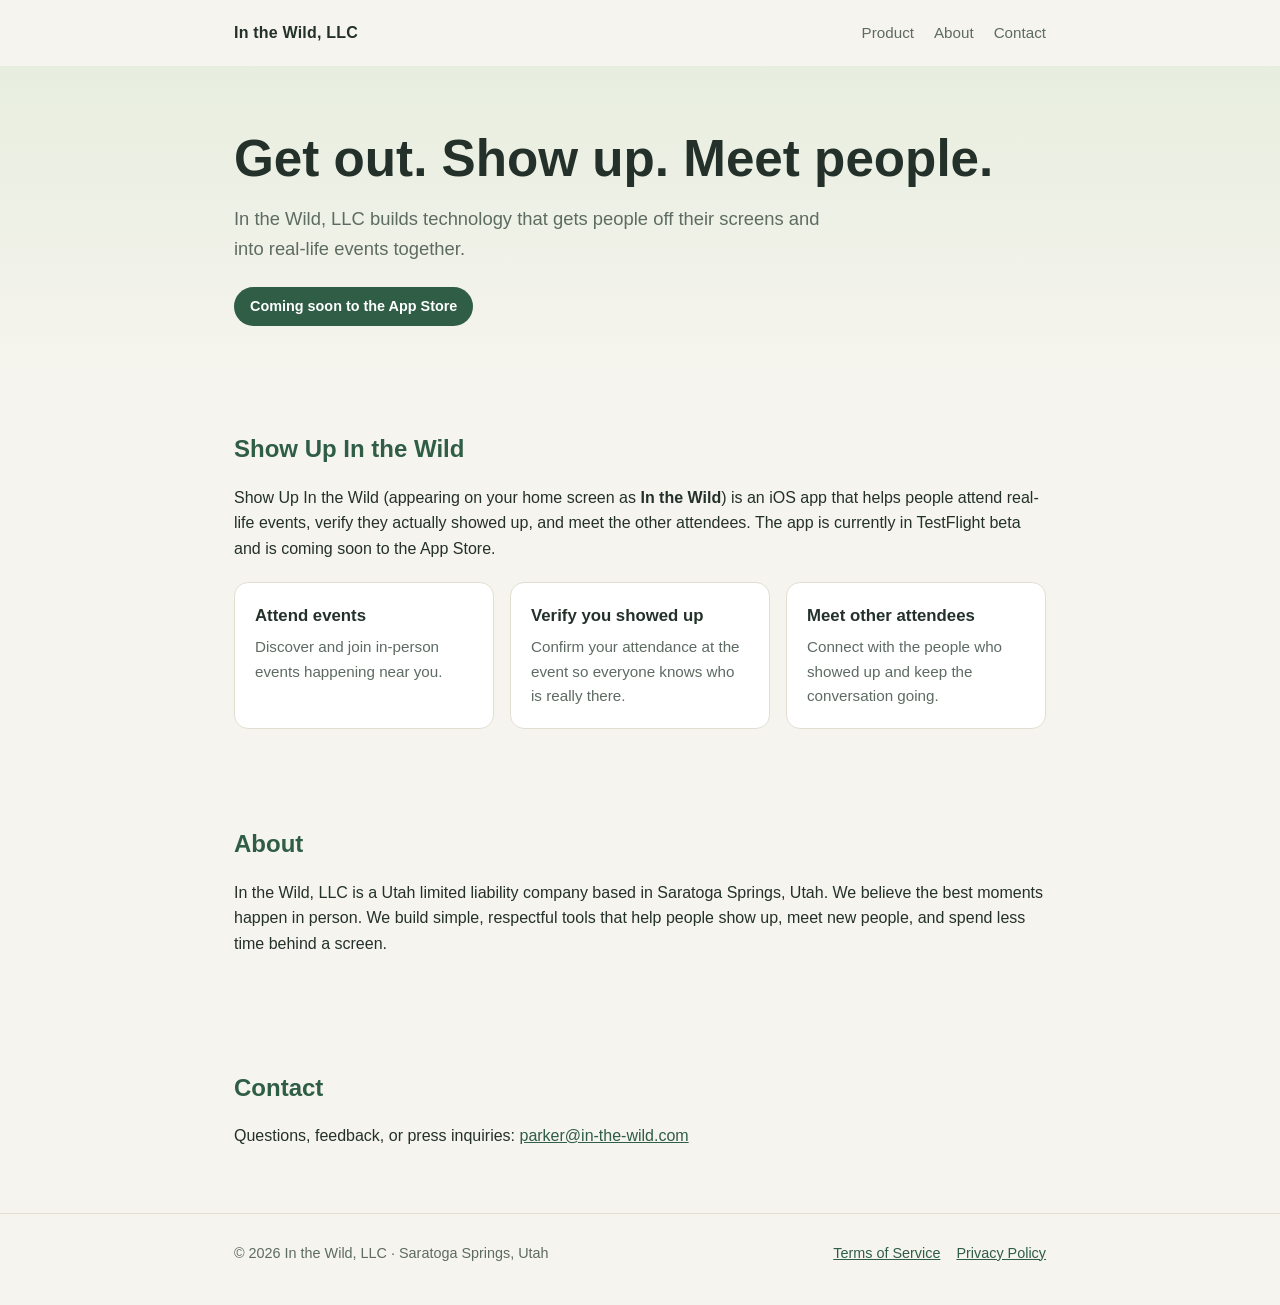
==== index.html @ 4501103f "Initial one-page company site" ====
<!DOCTYPE html>
<html lang="en">
<head>
<meta charset="utf-8">
<meta name="viewport" content="width=device-width, initial-scale=1">
<title>In the Wild, LLC</title>
<meta name="description" content="In the Wild, LLC makes Show Up In the Wild, an iOS app for attending real-life events and meeting the people there.">
<style>
:root{--bg:#f6f4ee;--ink:#23312a;--muted:#5d6b62;--accent:#2f5d46;--accent2:#7a9a6b;--card:#ffffff;--line:#e2ded2}
*{box-sizing:border-box}html{scroll-behavior:smooth}
body{margin:0;font-family:-apple-system,BlinkMacSystemFont,"Segoe UI",Roboto,Helvetica,Arial,sans-serif;background:var(--bg);color:var(--ink);line-height:1.6}
a{color:var(--accent)}
.wrap{max-width:860px;margin:0 auto;padding:0 24px}
header.top{padding:20px 0}
header.top .wrap{display:flex;justify-content:space-between;align-items:center;flex-wrap:wrap;gap:12px}
.brand{font-weight:700;letter-spacing:.2px;text-decoration:none;color:var(--ink)}
nav a{margin-left:20px;text-decoration:none;color:var(--muted);font-size:.95rem}
nav a:hover{color:var(--accent)}
.hero{padding:64px 0 56px;background:linear-gradient(180deg,#e7eedf 0%,var(--bg) 100%)}
.hero h1{font-size:clamp(2rem,6vw,3.2rem);line-height:1.15;margin:0 0 16px}
.hero p{font-size:1.15rem;color:var(--muted);max-width:620px;margin:0 0 24px}
.badge{display:inline-block;padding:8px 16px;border-radius:999px;background:var(--accent);color:#fff;font-size:.9rem;font-weight:600}
section{padding:48px 0}
h2{font-size:1.5rem;margin:0 0 16px;color:var(--accent)}
.grid{display:grid;grid-template-columns:repeat(auto-fit,minmax(220px,1fr));gap:16px;margin-top:20px}
.card{background:var(--card);border:1px solid var(--line);border-radius:14px;padding:20px}
.card h3{margin:0 0 6px;font-size:1.05rem}
.card p{margin:0;color:var(--muted);font-size:.95rem}
footer{border-top:1px solid var(--line);padding:28px 0 40px;color:var(--muted);font-size:.9rem}
footer .wrap{display:flex;justify-content:space-between;flex-wrap:wrap;gap:12px}
footer a{margin-left:16px}
.page{padding:48px 0}
.page h1{margin-top:0}
</style>
</head>
<body>
<header class="top"><div class="wrap"><a class="brand" href="/">In the Wild, LLC</a><nav><a href="/#product">Product</a><a href="/#about">About</a><a href="/#contact">Contact</a></nav></div></header>
<main>
<div class="hero"><div class="wrap">
<h1>Get out. Show up. Meet people.</h1>
<p>In the Wild, LLC builds technology that gets people off their screens and into real-life events together.</p>
<span class="badge">Coming soon to the App Store</span>
</div></div>
<section id="product"><div class="wrap">
<h2>Show Up In the Wild</h2>
<p>Show Up In the Wild (appearing on your home screen as <strong>In the Wild</strong>) is an iOS app that helps people attend real-life events, verify they actually showed up, and meet the other attendees. The app is currently in TestFlight beta and is coming soon to the App Store.</p>
<div class="grid">
<div class="card"><h3>Attend events</h3><p>Discover and join in-person events happening near you.</p></div>
<div class="card"><h3>Verify you showed up</h3><p>Confirm your attendance at the event so everyone knows who is really there.</p></div>
<div class="card"><h3>Meet other attendees</h3><p>Connect with the people who showed up and keep the conversation going.</p></div>
</div>
</div></section>
<section id="about"><div class="wrap">
<h2>About</h2>
<p>In the Wild, LLC is a Utah limited liability company based in Saratoga Springs, Utah. We believe the best moments happen in person. We build simple, respectful tools that help people show up, meet new people, and spend less time behind a screen.</p>
</div></section>
<section id="contact"><div class="wrap">
<h2>Contact</h2>
<p>Questions, feedback, or press inquiries: <a href="mailto:parker@in-the-wild.com">parker@in-the-wild.com</a></p>
</div></section>
</main>
<footer><div class="wrap"><div>&copy; 2026 In the Wild, LLC &middot; Saratoga Springs, Utah</div><div><a href="/terms.html">Terms of Service</a><a href="/privacy.html">Privacy Policy</a></div></div></footer>
</body>
</html>
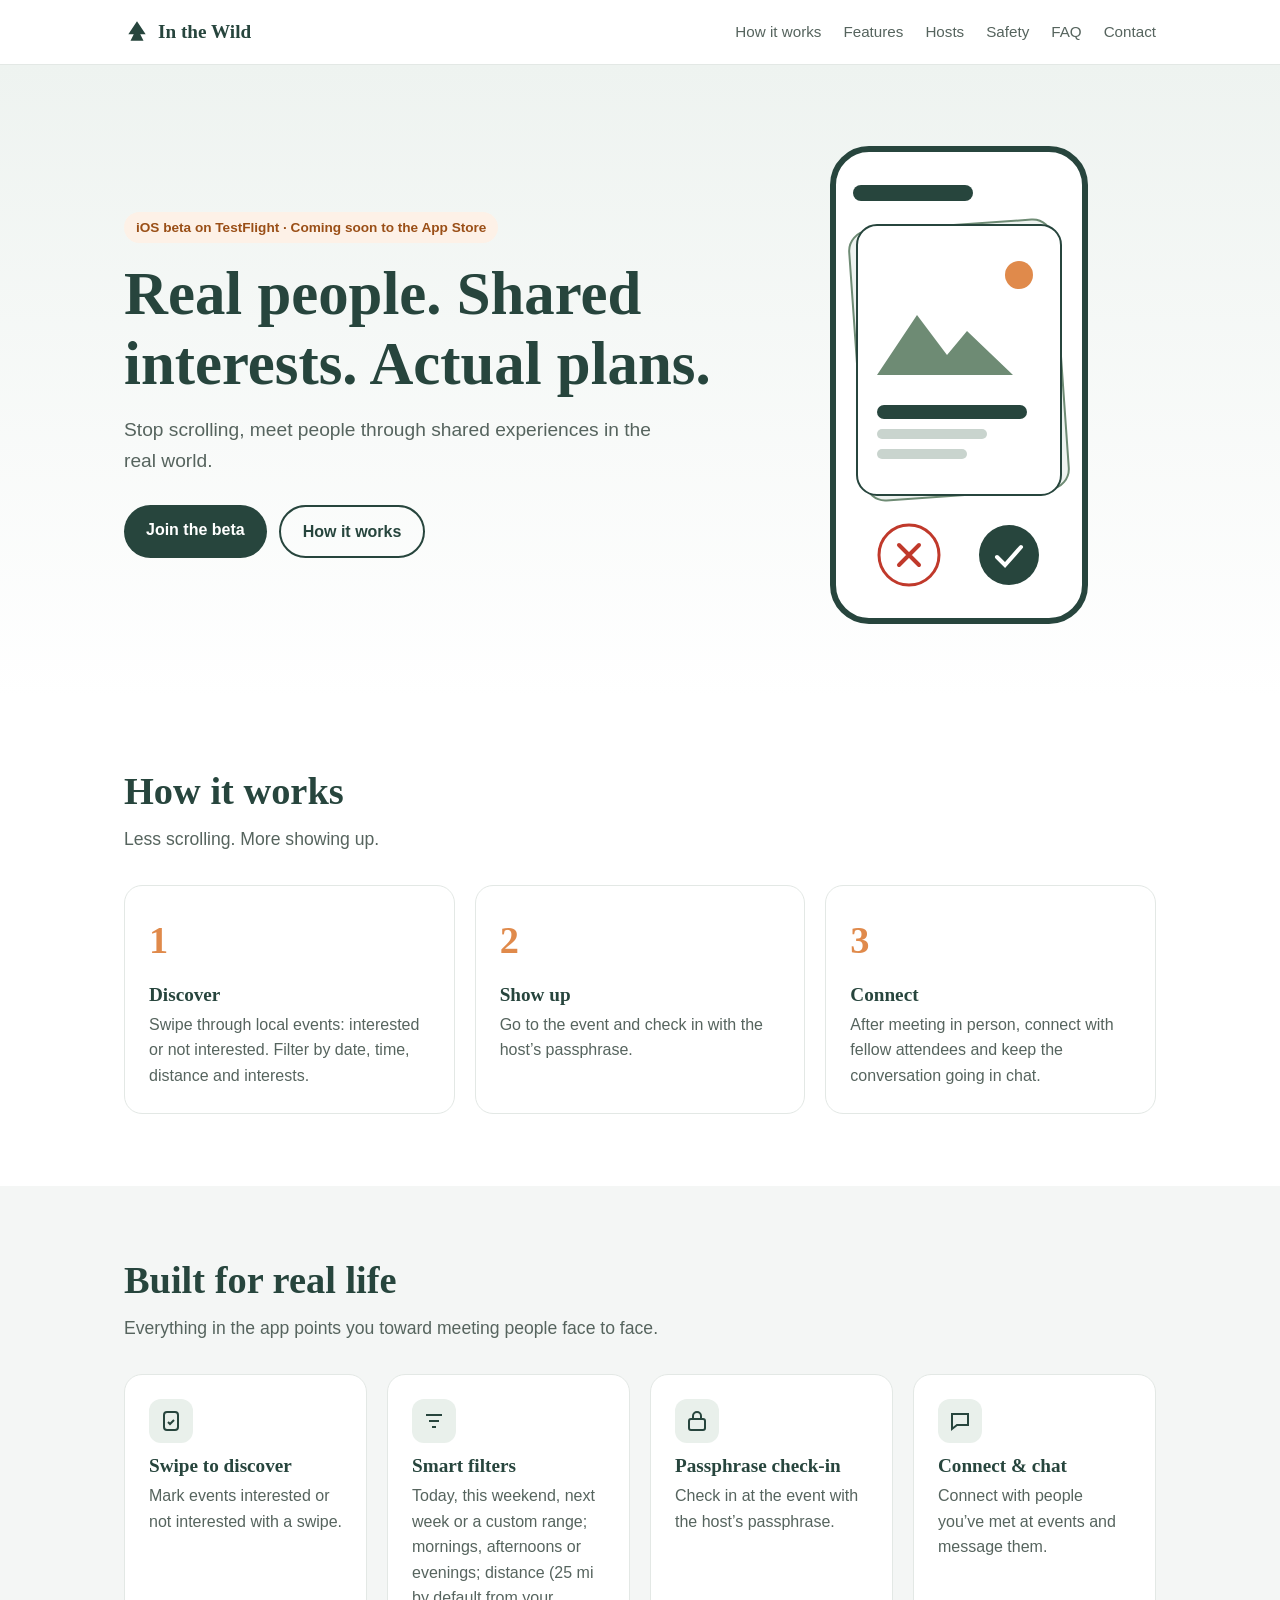
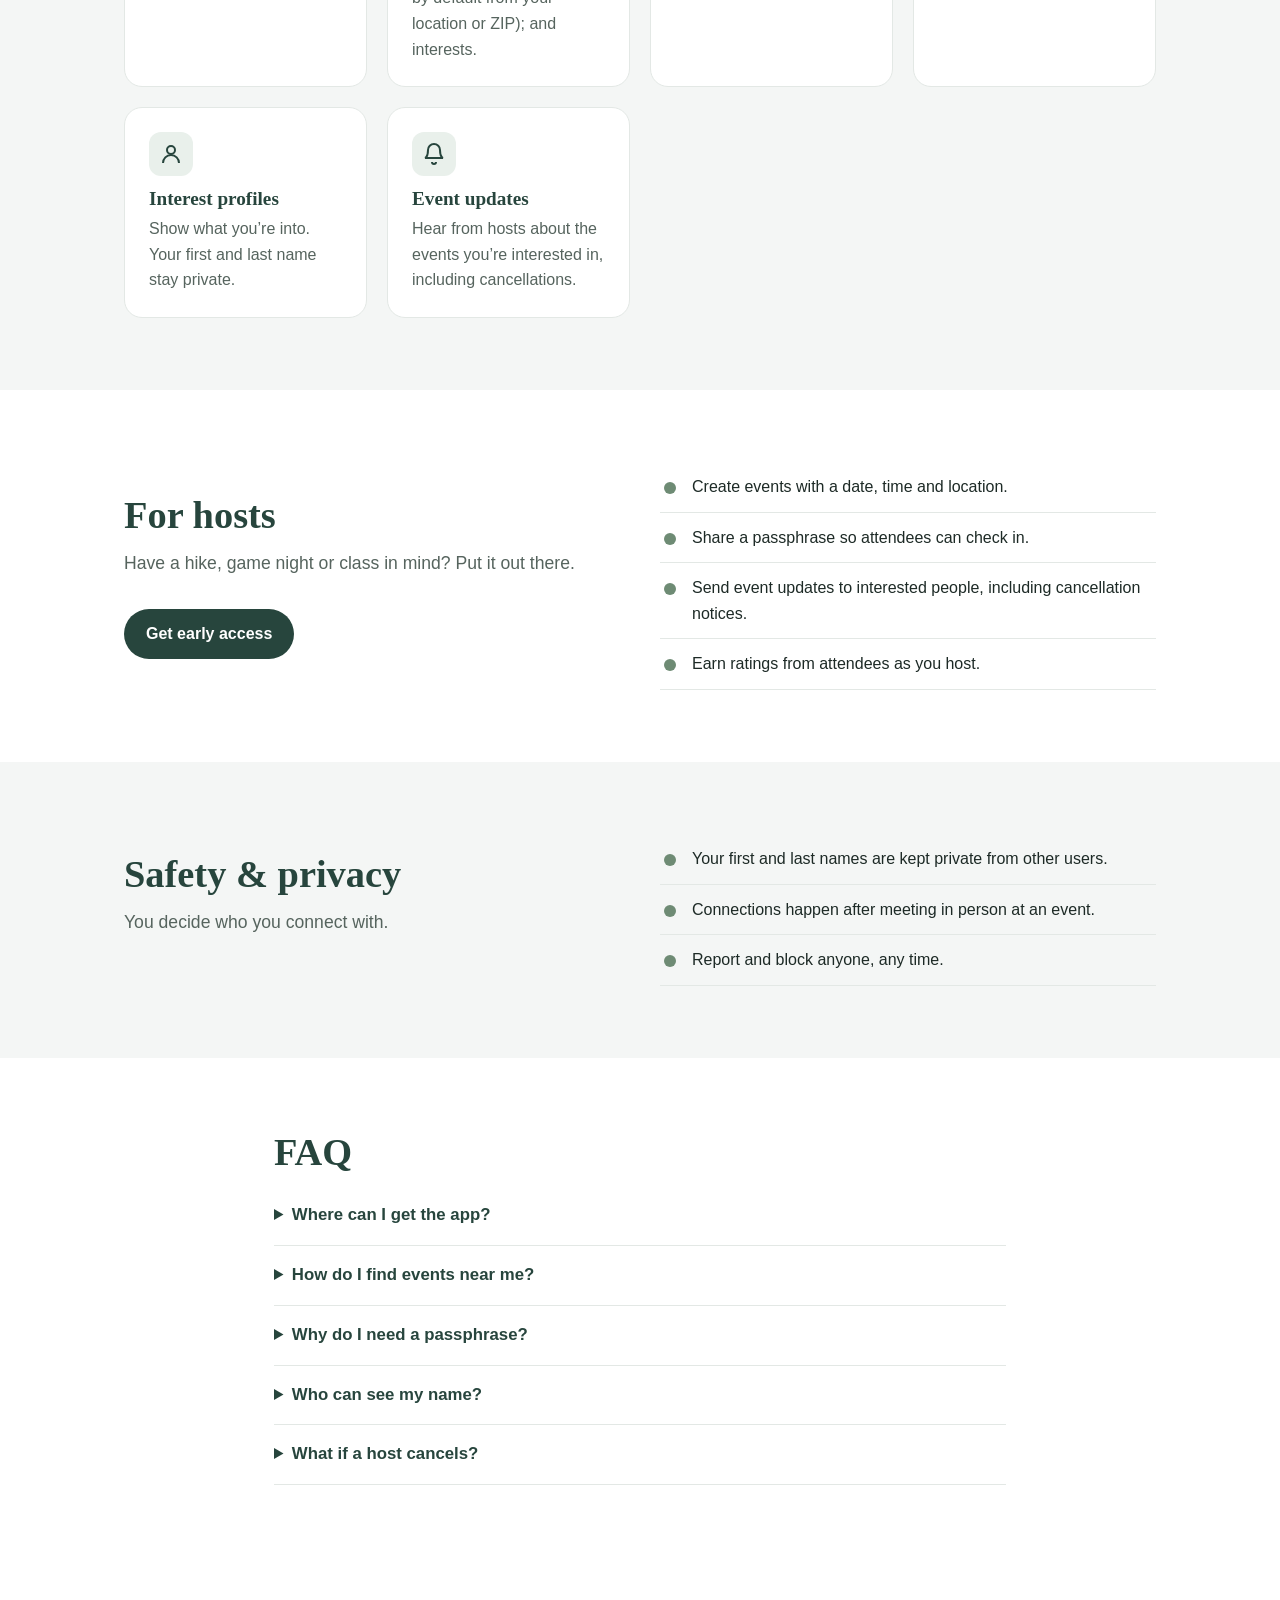
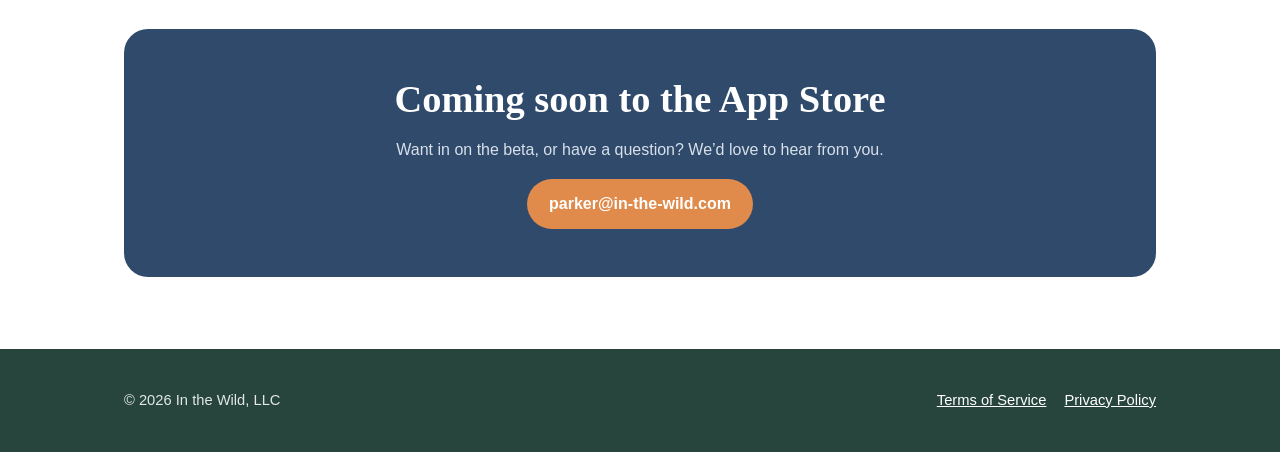
==== commit 0f8f7d10: "Revamp marketing site: new landing page, shared styles" ====
--- a/index.html
+++ b/index.html
@@ -1,64 +1,106 @@
 <!DOCTYPE html>
 <html lang="en">
 <head>
-<meta charset="utf-8">
-<meta name="viewport" content="width=device-width, initial-scale=1">
-<title>In the Wild, LLC</title>
-<meta name="description" content="In the Wild, LLC makes Show Up In the Wild, an iOS app for attending real-life events and meeting the people there.">
+<meta charset="utf-8"><meta name="viewport" content="width=device-width, initial-scale=1">
+<title>In the Wild – Meet people through shared experiences</title>
+<meta name="description" content="Stop scrolling, meet people through shared experiences in the real world. In the Wild is an iOS app for discovering local events and meeting the people there.">
+<meta name="theme-color" content="#27453D">
+<link rel="stylesheet" href="/style.css">
 <style>
-:root{--bg:#f6f4ee;--ink:#23312a;--muted:#5d6b62;--accent:#2f5d46;--accent2:#7a9a6b;--card:#ffffff;--line:#e2ded2}
-*{box-sizing:border-box}html{scroll-behavior:smooth}
-body{margin:0;font-family:-apple-system,BlinkMacSystemFont,"Segoe UI",Roboto,Helvetica,Arial,sans-serif;background:var(--bg);color:var(--ink);line-height:1.6}
-a{color:var(--accent)}
-.wrap{max-width:860px;margin:0 auto;padding:0 24px}
-header.top{padding:20px 0}
-header.top .wrap{display:flex;justify-content:space-between;align-items:center;flex-wrap:wrap;gap:12px}
-.brand{font-weight:700;letter-spacing:.2px;text-decoration:none;color:var(--ink)}
-nav a{margin-left:20px;text-decoration:none;color:var(--muted);font-size:.95rem}
-nav a:hover{color:var(--accent)}
-.hero{padding:64px 0 56px;background:linear-gradient(180deg,#e7eedf 0%,var(--bg) 100%)}
-.hero h1{font-size:clamp(2rem,6vw,3.2rem);line-height:1.15;margin:0 0 16px}
-.hero p{font-size:1.15rem;color:var(--muted);max-width:620px;margin:0 0 24px}
-.badge{display:inline-block;padding:8px 16px;border-radius:999px;background:var(--accent);color:#fff;font-size:.9rem;font-weight:600}
-section{padding:48px 0}
-h2{font-size:1.5rem;margin:0 0 16px;color:var(--accent)}
-.grid{display:grid;grid-template-columns:repeat(auto-fit,minmax(220px,1fr));gap:16px;margin-top:20px}
-.card{background:var(--card);border:1px solid var(--line);border-radius:14px;padding:20px}
-.card h3{margin:0 0 6px;font-size:1.05rem}
-.card p{margin:0;color:var(--muted);font-size:.95rem}
-footer{border-top:1px solid var(--line);padding:28px 0 40px;color:var(--muted);font-size:.9rem}
-footer .wrap{display:flex;justify-content:space-between;flex-wrap:wrap;gap:12px}
-footer a{margin-left:16px}
-.page{padding:48px 0}
-.page h1{margin-top:0}
+.hero{padding:80px 0 72px;background:linear-gradient(180deg,#eef3f0,#fff)}
+.hero .wrap{display:grid;grid-template-columns:1.2fr .8fr;gap:48px;align-items:center}
+.hero h1{font-size:clamp(2.3rem,6vw,3.8rem);margin:16px 0}
+.hero p{font-size:1.2rem;color:var(--mut);margin:0 0 28px;max-width:560px}
+.ctas{display:flex;gap:12px;flex-wrap:wrap}
+.phone{justify-self:center;width:260px;max-width:100%}
+.steps{counter-reset:s}.step{position:relative}.step .n{font-family:Georgia,serif;font-size:2.4rem;color:var(--or);font-weight:700}
+.split{display:grid;grid-template-columns:1fr 1fr;gap:40px;align-items:center}
+.list{list-style:none;padding:0;margin:0}.list li{padding:12px 0 12px 32px;border-bottom:1px solid var(--line);position:relative}
+.list li:before{content:"";position:absolute;left:4px;top:20px;width:12px;height:12px;border-radius:50%;background:var(--sage)}
+details{border-bottom:1px solid var(--line);padding:16px 0}summary{cursor:pointer;font-weight:600;font-size:1.05rem;color:var(--g)}
+details p{color:var(--mut);margin:10px 0 0}
+.cta{background:var(--navy);color:#fff;border-radius:24px;padding:48px;text-align:center}
+.cta h2{color:#fff}.cta p{color:#d8e0ea}.cta .btn{background:var(--or)}
+@media(max-width:800px){.hero .wrap,.split{grid-template-columns:1fr}.phone{width:200px}.cta{padding:32px 20px}}
 </style>
 </head>
 <body>
-<header class="top"><div class="wrap"><a class="brand" href="/">In the Wild, LLC</a><nav><a href="/#product">Product</a><a href="/#about">About</a><a href="/#contact">Contact</a></nav></div></header>
-<main>
-<div class="hero"><div class="wrap">
-<h1>Get out. Show up. Meet people.</h1>
-<p>In the Wild, LLC builds technology that gets people off their screens and into real-life events together.</p>
-<span class="badge">Coming soon to the App Store</span>
-</div></div>
-<section id="product"><div class="wrap">
-<h2>Show Up In the Wild</h2>
-<p>Show Up In the Wild (appearing on your home screen as <strong>In the Wild</strong>) is an iOS app that helps people attend real-life events, verify they actually showed up, and meet the other attendees. The app is currently in TestFlight beta and is coming soon to the App Store.</p>
+<a class="skip" href="#main">Skip to content</a>
+<header class="top"><div class="wrap">
+<a class="brand" href="/"><svg width="26" height="26" viewBox="0 0 24 24" aria-hidden="true"><path d="M12 2 4 14h5l-3 6h12l-3-6h5z" fill="#27453D"/></svg>In the Wild</a>
+<nav aria-label="Main"><a href="#how">How it works</a><a href="#features">Features</a><a href="#hosts">Hosts</a><a href="#safety">Safety</a><a href="#faq">FAQ</a><a class="keep" href="#contact">Contact</a></nav>
+</div></header>
+<main id="main">
+<section class="hero"><div class="wrap">
+<div>
+<span class="pill">iOS beta on TestFlight · Coming soon to the App Store</span>
+<h1>Real people. Shared interests. Actual plans.</h1>
+<p>Stop scrolling, meet people through shared experiences in the real world.</p>
+<div class="ctas"><a class="btn" href="mailto:parker@in-the-wild.com?subject=In%20the%20Wild%20beta">Join the beta</a><a class="btn alt" href="#how">How it works</a></div>
+</div>
+<svg class="phone" viewBox="0 0 260 480" role="img" aria-label="Illustration of an event card in the app">
+<rect x="4" y="4" width="252" height="472" rx="36" fill="#fff" stroke="#27453D" stroke-width="6"/>
+<rect x="24" y="40" width="120" height="16" rx="8" fill="#27453D"/>
+<rect x="28" y="80" width="204" height="270" rx="20" fill="#eef3f0" stroke="#6E8B74" stroke-width="2" transform="rotate(-4 130 215)"/>
+<rect x="28" y="80" width="204" height="270" rx="20" fill="#fff" stroke="#27453D" stroke-width="2"/>
+<path d="M48 230l40-60 30 40 20-24 46 44z" fill="#6E8B74"/><circle cx="190" cy="130" r="14" fill="#E08A4B"/>
+<rect x="48" y="260" width="150" height="14" rx="7" fill="#27453D"/><rect x="48" y="284" width="110" height="10" rx="5" fill="#c9d4ce"/><rect x="48" y="304" width="90" height="10" rx="5" fill="#c9d4ce"/>
+<circle cx="80" cy="410" r="30" fill="#fff" stroke="#c0392b" stroke-width="3"/><path d="M70 400l20 20M90 400l-20 20" stroke="#c0392b" stroke-width="4" stroke-linecap="round"/>
+<circle cx="180" cy="410" r="30" fill="#27453D"/><path d="M168 412l8 8 16-18" stroke="#fff" stroke-width="4" fill="none" stroke-linecap="round"/>
+</svg>
+</div></section>
+
+<section id="how"><div class="wrap">
+<h2>How it works</h2><p class="lead">Less scrolling. More showing up.</p>
+<div class="grid steps">
+<div class="card step"><div class="n">1</div><h3>Discover</h3><p>Swipe through local events: interested or not interested. Filter by date, time, distance and interests.</p></div>
+<div class="card step"><div class="n">2</div><h3>Show up</h3><p>Go to the event and check in with the host’s passphrase.</p></div>
+<div class="card step"><div class="n">3</div><h3>Connect</h3><p>After meeting in person, connect with fellow attendees and keep the conversation going in chat.</p></div>
+</div></div></section>
+
+<section id="features" class="soft"><div class="wrap">
+<h2>Built for real life</h2><p class="lead">Everything in the app points you toward meeting people face to face.</p>
 <div class="grid">
-<div class="card"><h3>Attend events</h3><p>Discover and join in-person events happening near you.</p></div>
-<div class="card"><h3>Verify you showed up</h3><p>Confirm your attendance at the event so everyone knows who is really there.</p></div>
-<div class="card"><h3>Meet other attendees</h3><p>Connect with the people who showed up and keep the conversation going.</p></div>
-</div>
+<div class="card"><div class="ic"><svg viewBox="0 0 24 24" fill="none" stroke="currentColor" stroke-width="2"><rect x="5" y="3" width="14" height="18" rx="3"/><path d="M9 13l2 2 4-4"/></svg></div><h3>Swipe to discover</h3><p>Mark events interested or not interested with a swipe.</p></div>
+<div class="card"><div class="ic"><svg viewBox="0 0 24 24" fill="none" stroke="currentColor" stroke-width="2"><path d="M4 6h16M7 12h10M10 18h4"/></svg></div><h3>Smart filters</h3><p>Today, this weekend, next week or a custom range; mornings, afternoons or evenings; distance (25 mi by default from your location or ZIP); and interests.</p></div>
+<div class="card"><div class="ic"><svg viewBox="0 0 24 24" fill="none" stroke="currentColor" stroke-width="2"><rect x="4" y="10" width="16" height="11" rx="2"/><path d="M8 10V7a4 4 0 0 1 8 0v3"/></svg></div><h3>Passphrase check-in</h3><p>Check in at the event with the host’s passphrase.</p></div>
+<div class="card"><div class="ic"><svg viewBox="0 0 24 24" fill="none" stroke="currentColor" stroke-width="2"><path d="M4 5h16v11H9l-5 4z"/></svg></div><h3>Connect &amp; chat</h3><p>Connect with people you’ve met at events and message them.</p></div>
+<div class="card"><div class="ic"><svg viewBox="0 0 24 24" fill="none" stroke="currentColor" stroke-width="2"><circle cx="12" cy="8" r="4"/><path d="M4 21a8 8 0 0 1 16 0"/></svg></div><h3>Interest profiles</h3><p>Show what you’re into. Your first and last name stay private.</p></div>
+<div class="card"><div class="ic"><svg viewBox="0 0 24 24" fill="none" stroke="currentColor" stroke-width="2"><path d="M6 8a6 6 0 0 1 12 0c0 7 3 8 3 8H3s3-1 3-8"/><path d="M10 20a2 2 0 0 0 4 0"/></svg></div><h3>Event updates</h3><p>Hear from hosts about the events you’re interested in, including cancellations.</p></div>
+</div></div></section>
+
+<section id="hosts"><div class="wrap split">
+<div><h2>For hosts</h2><p class="lead">Have a hike, game night or class in mind? Put it out there.</p><a class="btn" href="#contact">Get early access</a></div>
+<ul class="list">
+<li>Create events with a date, time and location.</li>
+<li>Share a passphrase so attendees can check in.</li>
+<li>Send event updates to interested people, including cancellation notices.</li>
+<li>Earn ratings from attendees as you host.</li>
+</ul></div></section>
+
+<section id="safety" class="soft"><div class="wrap split">
+<div><h2>Safety &amp; privacy</h2><p class="lead">You decide who you connect with.</p></div>
+<ul class="list">
+<li>Your first and last names are kept private from other users.</li>
+<li>Connections happen after meeting in person at an event.</li>
+<li>Report and block anyone, any time.</li>
+</ul></div></section>
+
+<section id="faq"><div class="wrap" style="max-width:780px">
+<h2>FAQ</h2>
+<details><summary>Where can I get the app?</summary><p>In the Wild is an iOS app currently in beta on TestFlight. It’s coming soon to the App Store. Email us to request a beta invite.</p></details>
+<details><summary>How do I find events near me?</summary><p>Discover shows events within 25 miles by default, based on your location or a ZIP code. You can change the distance and filter by date, time and interests.</p></details>
+<details><summary>Why do I need a passphrase?</summary><p>The host shares it at the event, so checking in confirms you were actually there.</p></details>
+<details><summary>Who can see my name?</summary><p>Your first and last names are kept private. Others see your username and profile.</p></details>
+<details><summary>What if a host cancels?</summary><p>If you marked the event interested, you’ll get a cancellation message from the host.</p></details>
 </div></section>
-<section id="about"><div class="wrap">
-<h2>About</h2>
-<p>In the Wild, LLC is a Utah limited liability company based in Saratoga Springs, Utah. We believe the best moments happen in person. We build simple, respectful tools that help people show up, meet new people, and spend less time behind a screen.</p>
-</div></section>
-<section id="contact"><div class="wrap">
-<h2>Contact</h2>
-<p>Questions, feedback, or press inquiries: <a href="mailto:parker@in-the-wild.com">parker@in-the-wild.com</a></p>
-</div></section>
+
+<section id="contact"><div class="wrap"><div class="cta">
+<h2>Coming soon to the App Store</h2>
+<p>Want in on the beta, or have a question? We’d love to hear from you.</p>
+<a class="btn" href="mailto:parker@in-the-wild.com">parker@in-the-wild.com</a>
+</div></div></section>
 </main>
-<footer><div class="wrap"><div>&copy; 2026 In the Wild, LLC &middot; Saratoga Springs, Utah</div><div><a href="/terms.html">Terms of Service</a><a href="/privacy.html">Privacy Policy</a></div></div></footer>
+<footer><div class="wrap"><div>&copy; 2026 In the Wild, LLC</div><div><a href="/terms.html">Terms of Service</a><a href="/privacy.html">Privacy Policy</a></div></div></footer>
 </body>
 </html>
--- a/style.css
+++ b/style.css
@@ -0,0 +1,25 @@
+:root{--g:#27453D;--sage:#6E8B74;--or:#E08A4B;--navy:#2F4A6B;--ink:#1d2a26;--mut:#56645e;--bg:#fff;--soft:#f4f6f5;--line:#e3e8e5}
+*{box-sizing:border-box}html{scroll-behavior:smooth}
+body{margin:0;font-family:-apple-system,BlinkMacSystemFont,"Segoe UI",Roboto,Helvetica,Arial,sans-serif;background:var(--bg);color:var(--ink);line-height:1.6}
+h1,h2,h3{font-family:Georgia,"Times New Roman",serif;color:var(--g);line-height:1.15}
+a{color:var(--g)}a:focus-visible,button:focus-visible,summary:focus-visible{outline:3px solid var(--or);outline-offset:2px}
+.wrap{max-width:1080px;margin:0 auto;padding:0 24px}
+.skip{position:absolute;left:-999px}.skip:focus{left:12px;top:12px;background:#fff;padding:8px;z-index:9}
+header.top{position:sticky;top:0;background:rgba(255,255,255,.94);backdrop-filter:blur(6px);border-bottom:1px solid var(--line);z-index:5}
+header.top .wrap{display:flex;justify-content:space-between;align-items:center;height:64px}
+.brand{display:flex;gap:8px;align-items:center;font-family:Georgia,serif;font-weight:700;font-size:1.2rem;color:var(--g);text-decoration:none}
+nav a{margin-left:22px;text-decoration:none;color:var(--mut);font-size:.95rem}nav a:hover{color:var(--g)}
+.btn{display:inline-block;padding:12px 22px;border-radius:999px;background:var(--g);color:#fff;text-decoration:none;font-weight:600}
+.btn.alt{background:transparent;color:var(--g);border:2px solid var(--g)}
+.pill{display:inline-block;padding:5px 12px;border-radius:999px;background:#fdf1e7;color:#9a4f17;font-size:.85rem;font-weight:600}
+section{padding:72px 0}section.soft{background:var(--soft)}
+h2{font-size:clamp(1.7rem,4vw,2.4rem);margin:0 0 12px}.lead{color:var(--mut);max-width:640px;font-size:1.1rem;margin:0 0 32px}
+.grid{display:grid;grid-template-columns:repeat(auto-fit,minmax(240px,1fr));gap:20px}
+.card{background:#fff;border:1px solid var(--line);border-radius:18px;padding:24px}
+.card h3{margin:12px 0 6px;font-size:1.2rem}.card p{margin:0;color:var(--mut)}
+.ic{width:44px;height:44px;border-radius:12px;display:grid;place-items:center;background:#e9f0eb;color:var(--g)}
+.ic svg{width:24px;height:24px}
+footer{background:var(--g);color:#dfe8e3;padding:40px 0;font-size:.92rem}
+footer .wrap{display:flex;justify-content:space-between;flex-wrap:wrap;gap:12px}footer a{color:#fff;margin-left:18px}
+.page{padding:56px 0;max-width:780px}
+@media(max-width:640px){nav a:not(.keep){display:none}section{padding:52px 0}}
